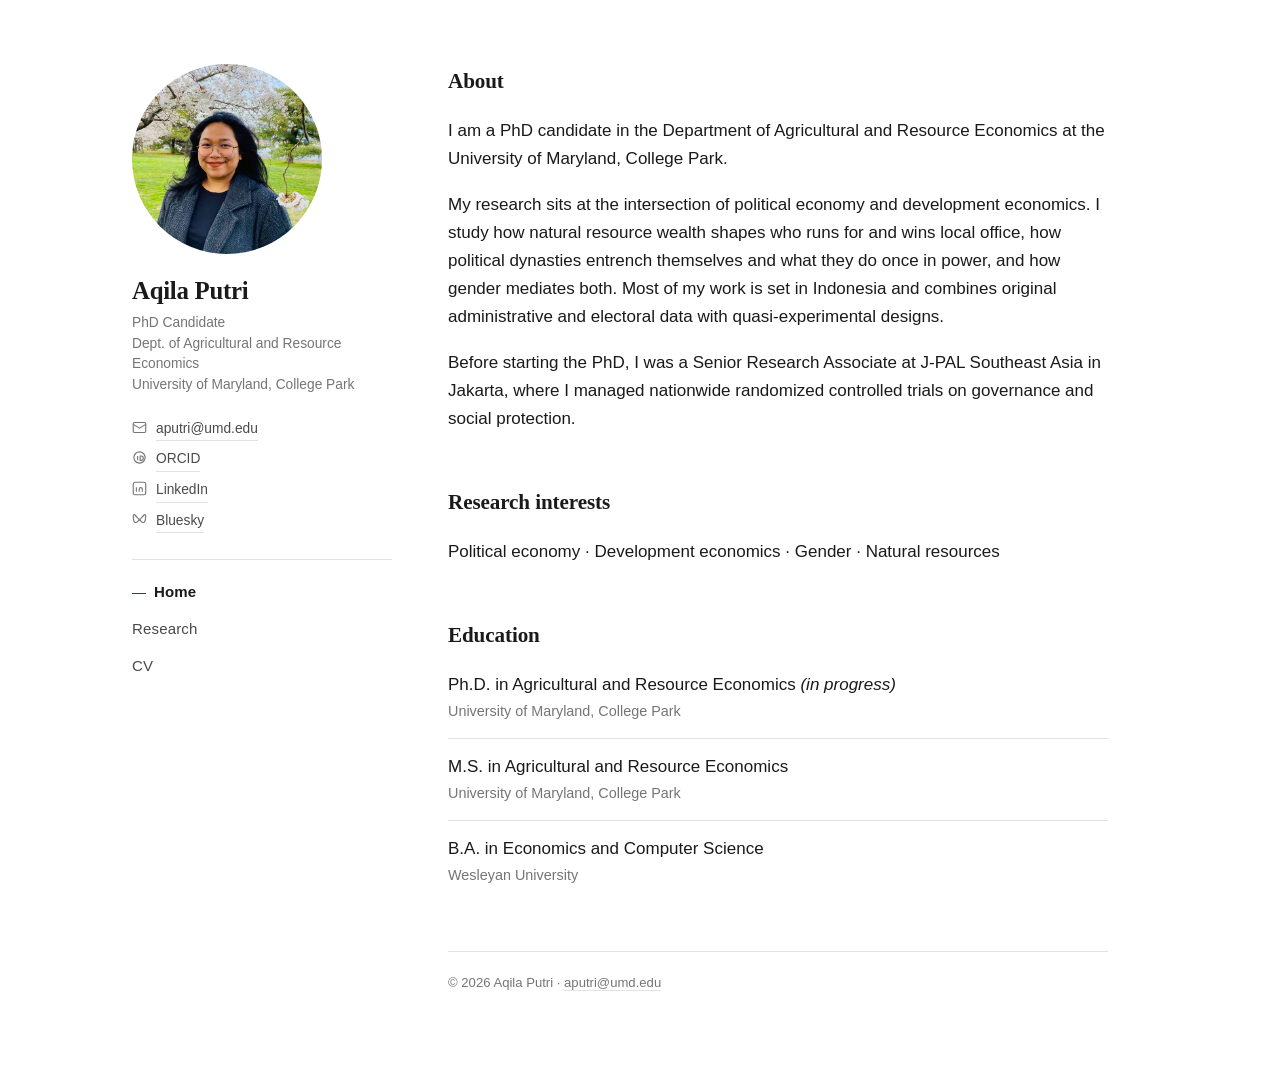
==== index.html @ e0fd41c8 "Add files via upload" ====
<!DOCTYPE html>
<html lang="en">
<head>
<meta charset="utf-8">
<meta name="viewport" content="width=device-width, initial-scale=1">
<title>Aqila Putri</title>
<meta name="description" content="Aqila Putri is a PhD candidate in the Department of Agricultural and Resource Economics at the University of Maryland, College Park, studying political economy, development, gender, and natural resources.">
<link rel="stylesheet" href="assets/style.css">
</head>
<body>

<div class="wrap">

  <!-- ================= SIDEBAR ================= -->
  <aside class="sidebar">
    <img class="portrait" src="assets/photo.jpg" alt="Aqila Putri">

    <h1>Aqila Putri</h1>
    <p class="affil">PhD Candidate<br>
      Dept. of Agricultural and Resource Economics<br>
      University of Maryland, College Park</p>

    <ul class="meta">
      <li>
        <span class="ico" aria-hidden="true"><svg width="15" height="15" viewBox="0 0 24 24" fill="none" stroke="currentColor" stroke-width="1.8"><rect x="2" y="4" width="20" height="16" rx="2"/><path d="m2 7 10 6 10-6"/></svg></span>
        <a href="mailto:aputri@umd.edu">aputri@umd.edu</a>
      </li>
      <li>
        <span class="ico" aria-hidden="true"><svg width="15" height="15" viewBox="0 0 24 24" fill="none" stroke="currentColor" stroke-width="1.8"><circle cx="12" cy="12" r="9"/><path d="M9 9.5v7M9 6.8v.01M13 16.5v-7h1.6a3.5 3.5 0 0 1 0 7Z"/></svg></span>
        <a href="https://orcid.org/0009-0000-8773-0417">ORCID</a>
      </li>
      <li>
        <span class="ico" aria-hidden="true"><svg width="15" height="15" viewBox="0 0 24 24" fill="none" stroke="currentColor" stroke-width="1.8"><rect x="2" y="2" width="20" height="20" rx="3"/><path d="M7 10v7M7 7v.01M11.5 17v-4a2.5 2.5 0 0 1 5 0v4"/></svg></span>
        <a href="https://www.linkedin.com/in/aqilaputri/">LinkedIn</a>
      </li>
      <li>
        <span class="ico" aria-hidden="true"><svg width="15" height="15" viewBox="0 0 24 24" fill="none" stroke="currentColor" stroke-width="1.8"><path d="M4 4c3 2.5 5.5 6 8 9 2.5-3 5-6.5 8-9 1.5 0 2 1.2 2 2.5 0 3-1 8-2 9.5-1 1.5-3.5 1-5-.5-1.2-1.2-2.2-2.5-3-3.6-.8 1.1-1.8 2.4-3 3.6-1.5 1.5-4 2-5 .5C3 15 2 10 2 6.5 2 5.2 2.5 4 4 4Z"/></svg></span>
        <a href="https://bsky.app/profile/aqilalistya.bsky.social">Bluesky</a>
      </li>
    </ul>

    <nav>
      <ul>
        <li><a href="index.html" class="here">Home</a></li>
        <li><a href="research.html">Research</a></li>
        <li><a href="cv.html">CV</a></li>
      </ul>
    </nav>
  </aside>

  <!-- ================= CONTENT ================= -->
  <main class="content">

    <div class="section">
      <h2>About</h2>
      <p>I am a PhD candidate in the Department of Agricultural and Resource Economics
        at the University of Maryland, College Park.</p>

      <p>My research sits at the intersection of political economy and development
        economics. I study how natural resource wealth shapes who runs for and wins
        local office, how political dynasties entrench themselves and what they do
        once in power, and how gender mediates both. Most of my work is set in
        Indonesia and combines original administrative and electoral data with
        quasi-experimental designs.</p>

      <p>Before starting the PhD, I was a Senior Research Associate at J-PAL Southeast
        Asia in Jakarta, where I managed nationwide randomized controlled trials on
        governance and social protection.</p>
    </div>

    <div class="section">
      <h2>Research interests</h2>
      <p>Political economy &middot; Development economics &middot; Gender &middot; Natural resources</p>
    </div>

    <div class="section">
      <h2>Education</h2>
      <ul class="edu">
        <li>
          <span class="degree">Ph.D. in Agricultural and Resource Economics <em>(in progress)</em></span>
          <span class="school">University of Maryland, College Park</span>
        </li>
        <li>
          <span class="degree">M.S. in Agricultural and Resource Economics</span>
          <span class="school">University of Maryland, College Park</span>
        </li>
        <li>
          <span class="degree">B.A. in Economics and Computer Science</span>
          <span class="school">Wesleyan University</span>
        </li>
      </ul>
    </div>

    <footer>
      &copy; 2026 Aqila Putri &middot; <a href="mailto:aputri@umd.edu">aputri@umd.edu</a>
    </footer>

  </main>
</div>

</body>
</html>
---- assets/style.css ----
/* ---------------------------------------------------------------
   Aqila Putri — academic site
   Clean, minimal, sidebar layout. No build step, no dependencies.
   --------------------------------------------------------------- */

:root {
  --ink:        #1a1a1a;
  --ink-soft:   #4a4a4a;
  --ink-faint:  #757575;
  --rule:       #e2e2e0;
  --accent:     #7a1f2b;   /* muted maroon — nods to UMD without shouting */
  --accent-soft:#f3ecec;
  --bg:         #ffffff;
  --sans: "Helvetica Neue", Helvetica, Arial, sans-serif;
  --serif: Georgia, "Times New Roman", Times, serif;
}

* { box-sizing: border-box; }

html { -webkit-text-size-adjust: 100%; }

body {
  margin: 0;
  background: var(--bg);
  color: var(--ink);
  font-family: var(--sans);
  font-size: 17px;
  line-height: 1.65;
  -webkit-font-smoothing: antialiased;
}

a {
  color: var(--accent);
  text-decoration: none;
  border-bottom: 1px solid rgba(122, 31, 43, 0.28);
  transition: border-color .15s ease, color .15s ease;
}

a:hover {
  border-bottom-color: var(--accent);
}

/* ---------- Layout ---------- */

.wrap {
  max-width: 1080px;
  margin: 0 auto;
  padding: 0 32px;
  display: flex;
  align-items: flex-start;
  gap: 56px;
}

.sidebar {
  width: 260px;
  flex: 0 0 260px;
  padding: 64px 0 48px;
  position: sticky;
  top: 0;
}

.content {
  flex: 1 1 auto;
  min-width: 0;
  padding: 64px 0 96px;
  max-width: 660px;
}

/* ---------- Sidebar ---------- */

.portrait {
  width: 190px;
  height: 190px;
  border-radius: 50%;
  object-fit: cover;
  display: block;
  margin-bottom: 22px;
  background: var(--accent-soft);
}

.sidebar h1 {
  font-family: var(--serif);
  font-size: 1.55rem;
  line-height: 1.25;
  font-weight: 600;
  margin: 0 0 6px;
  letter-spacing: -0.01em;
}

.sidebar .affil {
  font-size: 0.86rem;
  line-height: 1.5;
  color: var(--ink-faint);
  margin: 0 0 22px;
}

.meta {
  list-style: none;
  margin: 0 0 26px;
  padding: 0;
  font-size: 0.86rem;
}

.meta li {
  margin-bottom: 7px;
  display: flex;
  align-items: baseline;
  gap: 9px;
}

.meta .ico {
  flex: 0 0 15px;
  color: var(--ink-faint);
  display: inline-flex;
  align-items: center;
  justify-content: center;
  position: relative;
  top: 2px;
}

.meta .ico svg { display: block; }

.meta a {
  color: var(--ink-soft);
  border-bottom-color: var(--rule);
  word-break: break-word;
}

.meta a:hover {
  color: var(--accent);
  border-bottom-color: var(--accent);
}

/* ---------- Nav ---------- */

nav {
  border-top: 1px solid var(--rule);
  padding-top: 18px;
}

nav ul {
  list-style: none;
  margin: 0;
  padding: 0;
}

nav li { margin-bottom: 9px; }

nav a {
  font-size: 0.94rem;
  color: var(--ink-soft);
  border-bottom: none;
  letter-spacing: 0.01em;
}

nav a:hover { color: var(--accent); }

nav a.here {
  color: var(--ink);
  font-weight: 600;
}

nav a.here::before {
  content: "";
  display: inline-block;
  width: 14px;
  height: 1px;
  background: var(--accent);
  vertical-align: middle;
  margin-right: 8px;
}

/* ---------- Content typography ---------- */

.content h2 {
  font-family: var(--serif);
  font-size: 1.32rem;
  font-weight: 600;
  margin: 0 0 18px;
  letter-spacing: -0.005em;
}

.content h2 + p { margin-top: 0; }

.content .section {
  margin-bottom: 52px;
}

.content .section:last-child { margin-bottom: 0; }

.content p {
  margin: 0 0 18px;
}

.content p:last-child { margin-bottom: 0; }

/* ---------- Education list ---------- */

.edu {
  list-style: none;
  margin: 0;
  padding: 0;
}

.edu li {
  padding: 0 0 14px 0;
  margin-bottom: 14px;
  border-bottom: 1px solid var(--rule);
}

.edu li:last-child {
  border-bottom: none;
  margin-bottom: 0;
  padding-bottom: 0;
}

.edu .degree { display: block; }

.edu .school {
  display: block;
  font-size: 0.9rem;
  color: var(--ink-faint);
  margin-top: 1px;
}

/* ---------- Papers ---------- */

.paper {
  padding-bottom: 26px;
  margin-bottom: 26px;
  border-bottom: 1px solid var(--rule);
}

.paper:last-child {
  border-bottom: none;
  margin-bottom: 0;
  padding-bottom: 0;
}

.paper .title {
  font-family: var(--serif);
  font-size: 1.06rem;
  font-weight: 600;
  line-height: 1.4;
  margin: 0 0 5px;
}

.paper .byline {
  font-size: 0.9rem;
  color: var(--ink-faint);
  margin: 0 0 10px;
}

.paper .byline em { font-style: italic; }

.abstract {
  font-size: 0.94rem;
  line-height: 1.6;
  color: var(--ink-soft);
  margin: 0;
}

.abstract[hidden] { display: none; }

.toggle {
  background: none;
  border: none;
  padding: 0;
  margin: 0 0 10px;
  font: inherit;
  font-size: 0.84rem;
  letter-spacing: 0.04em;
  text-transform: uppercase;
  color: var(--accent);
  cursor: pointer;
  border-bottom: 1px solid rgba(122, 31, 43, 0.28);
  line-height: 1.4;
}

.toggle:hover { border-bottom-color: var(--accent); }

.tag {
  display: inline-block;
  font-size: 0.72rem;
  letter-spacing: 0.07em;
  text-transform: uppercase;
  color: var(--accent);
  background: var(--accent-soft);
  padding: 2px 8px;
  border-radius: 3px;
  margin-bottom: 8px;
  font-weight: 600;
}

/* ---------- Simple list (works in progress) ---------- */

.wip {
  list-style: none;
  margin: 0;
  padding: 0;
}

.wip li {
  padding-left: 24px;
  position: relative;
  margin-bottom: 14px;
  line-height: 1.55;
}

.wip li::before {
  content: "—";
  position: absolute;
  left: 0;
  color: var(--ink-faint);
}

.wip .with {
  display: block;
  font-size: 0.88rem;
  color: var(--ink-faint);
}

/* ---------- Callout (CV page) ---------- */

.callout {
  border: 1px solid var(--rule);
  border-left: 3px solid var(--accent);
  padding: 22px 24px;
  background: #fbfafa;
}

.callout p:last-child { margin-bottom: 0; }

/* ---------- Footer ---------- */

footer {
  margin-top: 64px;
  padding-top: 20px;
  border-top: 1px solid var(--rule);
  font-size: 0.82rem;
  color: var(--ink-faint);
}

footer a { color: var(--ink-faint); border-bottom-color: var(--rule); }

/* ---------- Responsive ---------- */

@media (max-width: 800px) {
  body { font-size: 16px; }

  .wrap {
    flex-direction: column;
    gap: 0;
    padding: 0 24px;
  }

  .sidebar {
    width: 100%;
    flex: 1 1 auto;
    position: static;
    padding: 44px 0 26px;
    text-align: center;
  }

  .portrait {
    margin: 0 auto 20px;
    width: 158px;
    height: 158px;
  }

  .meta {
    display: inline-block;
    text-align: left;
  }

  nav {
    margin-top: 4px;
  }

  nav ul {
    display: flex;
    flex-wrap: wrap;
    justify-content: center;
    gap: 6px 22px;
  }

  nav li { margin-bottom: 0; }

  nav a.here::before { display: none; }

  .content {
    padding: 30px 0 72px;
    max-width: none;
  }
}
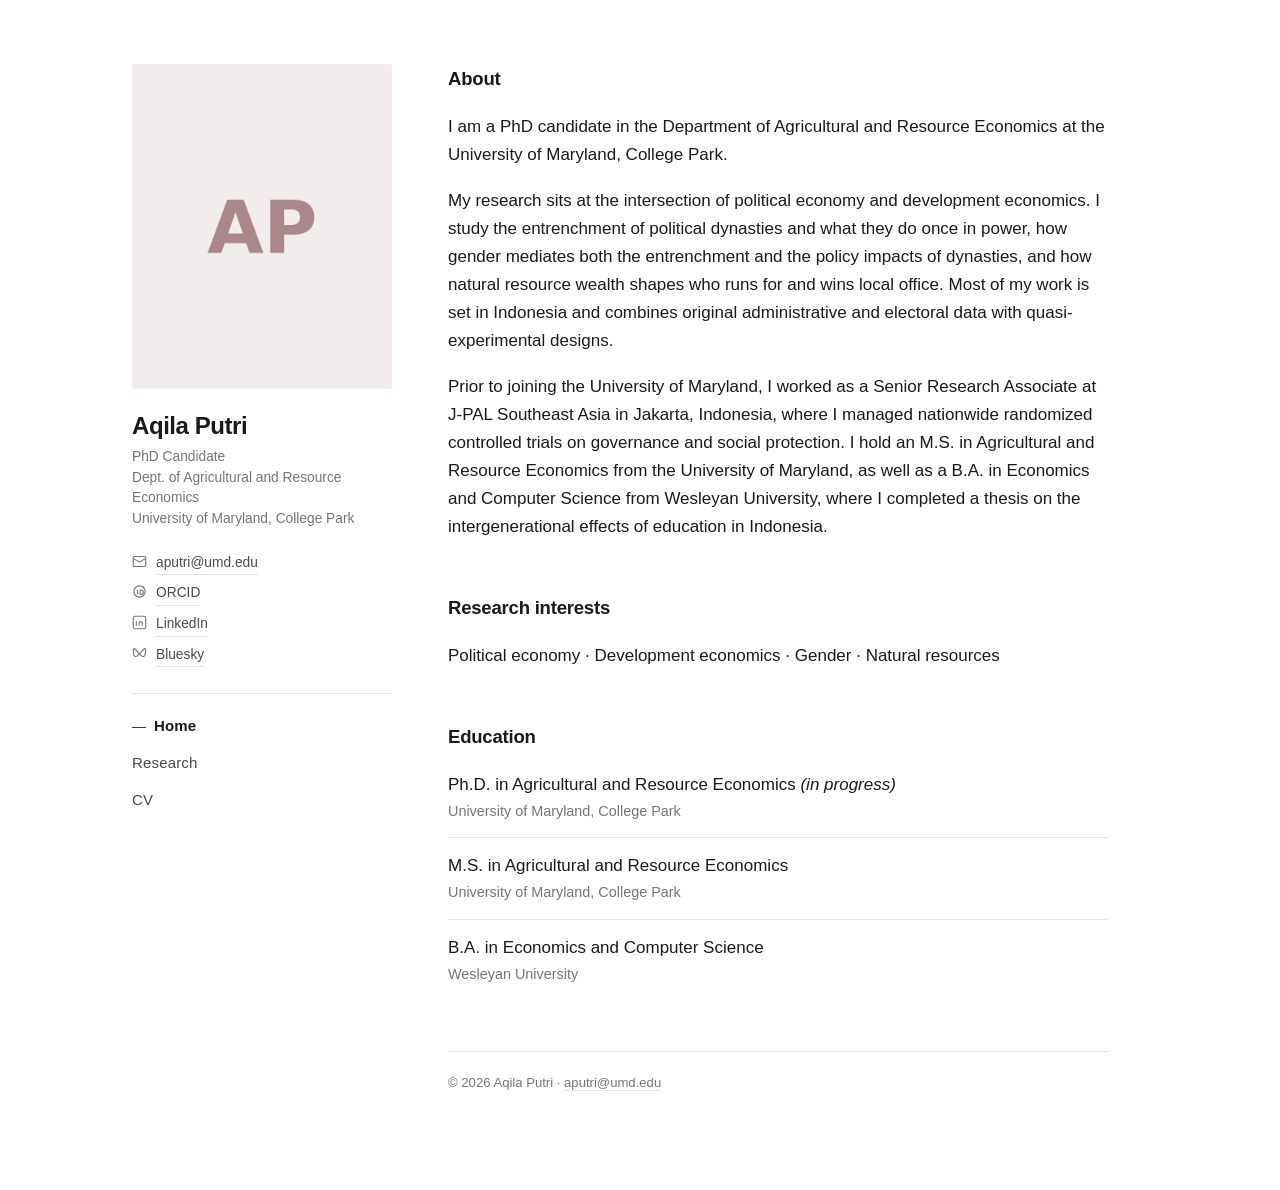
==== commit ff24f646: "Update bio and abstracts" ====
--- a/index.html
+++ b/index.html
@@ -57,15 +57,19 @@
         at the University of Maryland, College Park.</p>
 
       <p>My research sits at the intersection of political economy and development
-        economics. I study how natural resource wealth shapes who runs for and wins
-        local office, how political dynasties entrench themselves and what they do
-        once in power, and how gender mediates both. Most of my work is set in
-        Indonesia and combines original administrative and electoral data with
-        quasi-experimental designs.</p>
+        economics. I study the entrenchment of political dynasties and what they do
+        once in power, how gender mediates both the entrenchment and the policy
+        impacts of dynasties, and how natural resource wealth shapes who runs for and
+        wins local office. Most of my work is set in Indonesia and combines original
+        administrative and electoral data with quasi-experimental designs.</p>
 
-      <p>Before starting the PhD, I was a Senior Research Associate at J-PAL Southeast
-        Asia in Jakarta, where I managed nationwide randomized controlled trials on
-        governance and social protection.</p>
+      <p>Prior to joining the University of Maryland, I worked as a Senior Research
+        Associate at J-PAL Southeast Asia in Jakarta, Indonesia, where I managed
+        nationwide randomized controlled trials on governance and social protection.
+        I hold an M.S. in Agricultural and Resource Economics from the University of
+        Maryland, as well as a B.A. in Economics and Computer Science from Wesleyan
+        University, where I completed a thesis on the intergenerational effects of
+        education in Indonesia.</p>
     </div>
 
     <div class="section">
--- a/assets/style.css
+++ b/assets/style.css
@@ -11,8 +11,7 @@
   --accent:     #7a1f2b;   /* muted maroon — nods to UMD without shouting */
   --accent-soft:#f3ecec;
   --bg:         #ffffff;
-  --sans: "Helvetica Neue", Helvetica, Arial, sans-serif;
-  --serif: Georgia, "Times New Roman", Times, serif;
+  --sans: -apple-system, BlinkMacSystemFont, "Helvetica Neue", Helvetica, Arial, sans-serif;
 }
 
 * { box-sizing: border-box; }
@@ -69,9 +68,9 @@
 /* ---------- Sidebar ---------- */
 
 .portrait {
-  width: 190px;
-  height: 190px;
-  border-radius: 50%;
+  width: 100%;
+  aspect-ratio: 4 / 5;
+  border-radius: 2px;
   object-fit: cover;
   display: block;
   margin-bottom: 22px;
@@ -79,12 +78,11 @@
 }
 
 .sidebar h1 {
-  font-family: var(--serif);
-  font-size: 1.55rem;
+  font-size: 1.5rem;
   line-height: 1.25;
-  font-weight: 600;
+  font-weight: 700;
   margin: 0 0 6px;
-  letter-spacing: -0.01em;
+  letter-spacing: -0.018em;
 }
 
 .sidebar .affil {
@@ -173,11 +171,10 @@
 /* ---------- Content typography ---------- */
 
 .content h2 {
-  font-family: var(--serif);
-  font-size: 1.32rem;
-  font-weight: 600;
+  font-size: 1.16rem;
+  font-weight: 700;
   margin: 0 0 18px;
-  letter-spacing: -0.005em;
+  letter-spacing: -0.012em;
 }
 
 .content h2 + p { margin-top: 0; }
@@ -238,11 +235,11 @@
 }
 
 .paper .title {
-  font-family: var(--serif);
-  font-size: 1.06rem;
+  font-size: 1.02rem;
   font-weight: 600;
   line-height: 1.4;
   margin: 0 0 5px;
+  letter-spacing: -0.008em;
 }
 
 .paper .byline {
@@ -364,8 +361,7 @@
 
   .portrait {
     margin: 0 auto 20px;
-    width: 158px;
-    height: 158px;
+    width: 210px;
   }
 
   .meta {
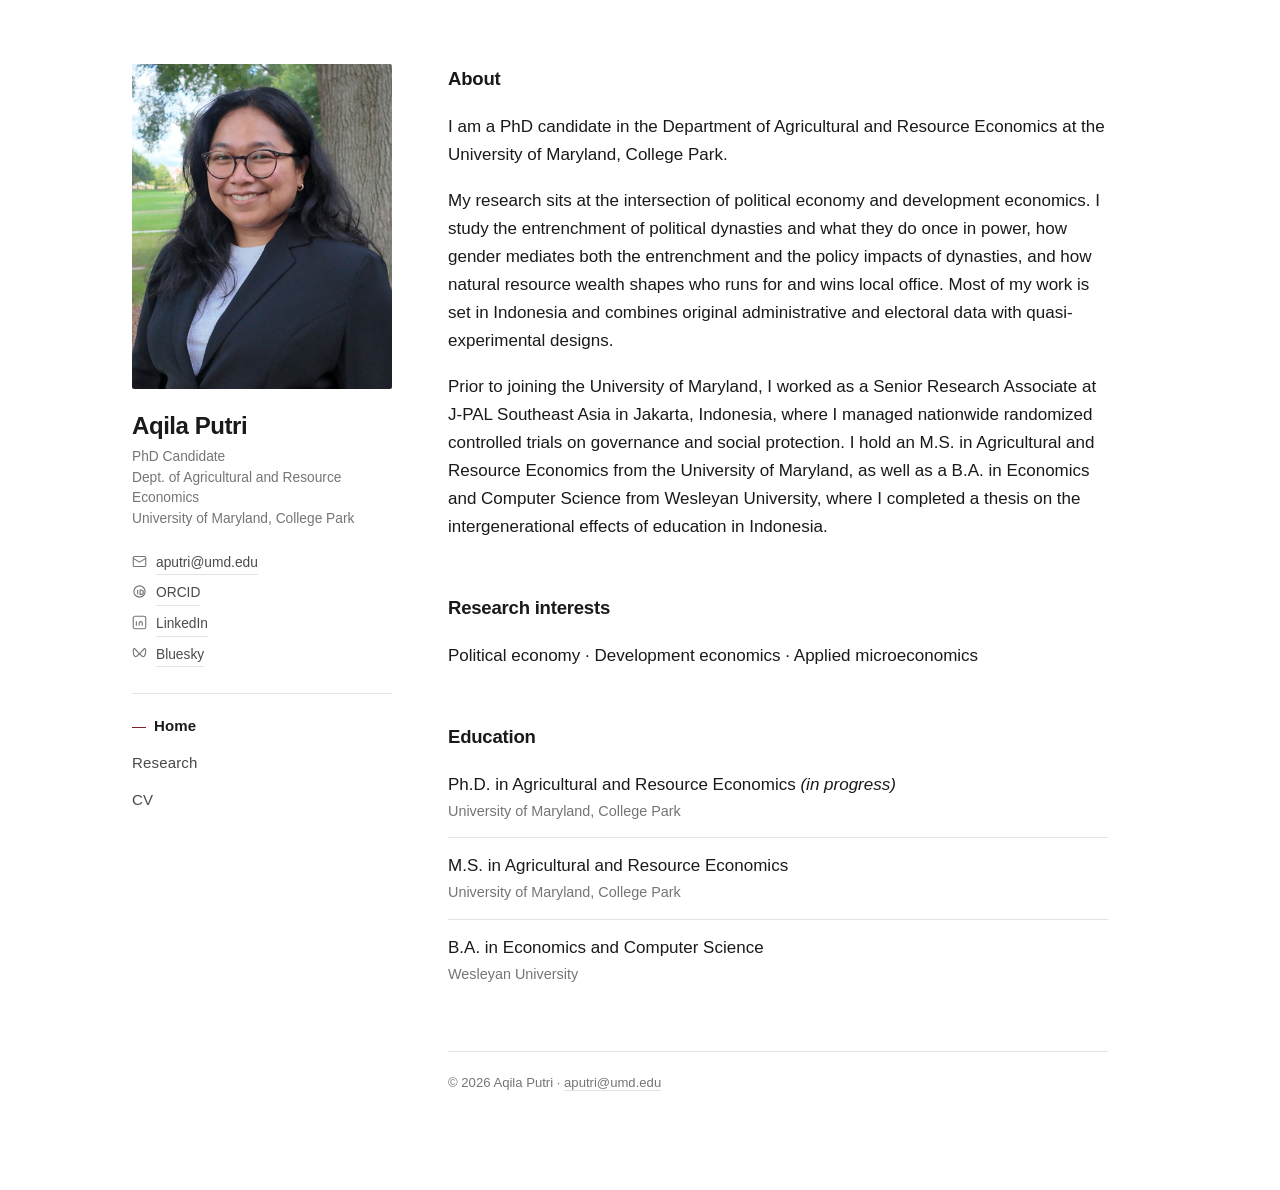
==== commit f94e4237: "Update research interest and CV" ====
--- a/index.html
+++ b/index.html
@@ -4,7 +4,7 @@
 <meta charset="utf-8">
 <meta name="viewport" content="width=device-width, initial-scale=1">
 <title>Aqila Putri</title>
-<meta name="description" content="Aqila Putri is a PhD candidate in the Department of Agricultural and Resource Economics at the University of Maryland, College Park, studying political economy, development, gender, and natural resources.">
+<meta name="description" content="Aqila Putri is a PhD candidate in the Department of Agricultural and Resource Economics at the University of Maryland, College Park, working in political economy, development economics, and applied microeconomics.">
 <link rel="stylesheet" href="assets/style.css">
 </head>
 <body>
@@ -74,7 +74,7 @@
 
     <div class="section">
       <h2>Research interests</h2>
-      <p>Political economy &middot; Development economics &middot; Gender &middot; Natural resources</p>
+      <p>Political economy &middot; Development economics &middot; Applied microeconomics</p>
     </div>
 
     <div class="section">
